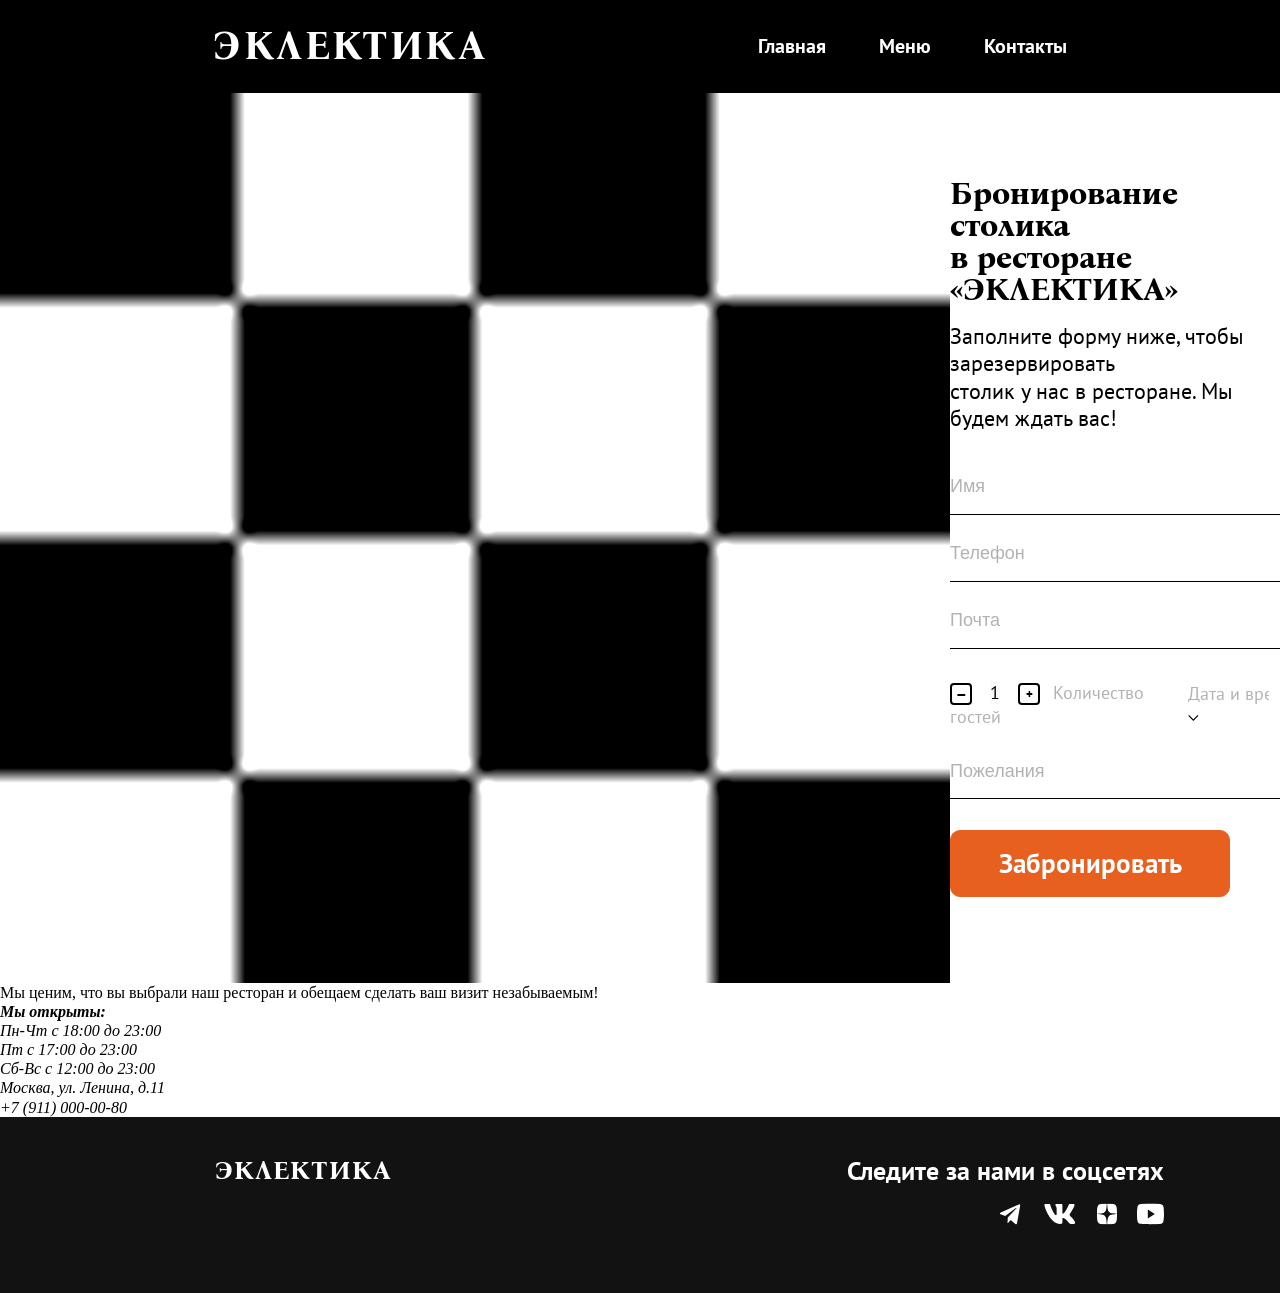
==== contact/index.html @ d15c48d3 "добавила вкладку меню и контакты, добавила фото для соответствующих вкладок, добавила возможность ли" ====
<!DOCTYPE html>
<html lang="ru">

    <head>
        <meta charset="UTF-8">
        <meta name="viewport" content="width=device-width, initial-scale=1.0">
        <title>«Эклектика» в Москве</title>
        <meta name="keywords"
            content="ресторан Эклектика, изысканная кухня, шеф-повар, подбор ингредиентов, уютные залы, семейные ужины, 
                    романтические свидания, деловые обеды, высокий сервис, незабываемые впечатления, атмосфера комфорта, гастрономические удовольствия">
        <meta name="description"
            content="Ресторан «Эклектика» приглашает гостей насладиться атмосферой роскоши и элегантности в самом сердце Москвы. 
                    Здесь царит гармония стиля и вкуса, сочетающая уютные интерьеры и высокое мастерство поваров. Уютные залы идеально подходят как для семейного отдыха, 
                    так и для деловых встреч или романтического вечера. Шеф-повара ресторана используют только свежие и качественные продукты, создавая уникальные 
                    блюда, которые порадуют даже самых требовательных гурманов. Внимательное обслуживание, индивидуальный подход и приятная музыка создадут атмосферу 
                    праздника и комфорта. Посещение ресторана «Эклектика» станет настоящим удовольствием для тех, кто ценит прекрасное сочетание изысканной кухни и гостеприимства.">
        <meta property="og:locale" content="ru_RU">
        <meta property="og:type" content="website">
        <meta property="og:title" content="«Эклектика» в Москве — изысканные блюда и атмосфера уюта">
        <meta property="og:image:alt" content="Фото ресторана">
        <meta name="robots" content="index, follow">
        <link rel="stylesheet" href="../style/reset.css">
        <link rel="stylesheet" href="../style/fonts.css">
        <link rel="stylesheet" href="../style/contact.css">
    </head>

    <body>
        <header class="intro">
            <div class="intro__header-container">
                <div class="intro__header-wrapper">
                    <p class="intro__header-left">ЭКЛЕКТИКА</p>
                    <nav class="intro__header-right">
                        <ul>
                            <li><a href="#home">Главная</a></li>
                            <li><a href="#menu">Меню</a></li>
                            <li><a href="#contacts">Контакты</a></li>
                        </ul>
                    </nav>
                </div>
            </div>
        </header>

        <main>
            <article class="reservation">
                <div class="reservation__left-part">
                    <img src="../assets/images/contacts-pic.png" alt="Декоративный узор">
                </div>
                <div class="reservation__right-part">
                    <h2 class="reservation__title">Бронирование столика<br>в ресторане «ЭКЛЕКТИКА»</h2>
                    <p>Заполните форму ниже, чтобы зарезервировать<br>столик у нас в ресторане.
                        Мы будем ждать вас!</p>
                    <form class="reservation__form" action="/booking" method="POST">
                        <input class="reservation__input" type="text" placeholder="Имя" name="name" autocomplete="given-name">
                        <input class="reservation__input" type="text" placeholder="Телефон" name="phone" autocomplete="tel">
                        <input class="reservation__input" type="text" placeholder="Почта" name="email" autocomplete="email">
                    </form>
                    <div class="reservation__guests">
                        <div class="reservation__form-element">
                            <button class="reservation__number-control" id="num-guests-dec" type="button">—</button>
                            <input class="reservation__number" type="text" id="num-guests" value="1" disabled>
                            <button class="reservation__number-control" id="num-guests-inc" type="button">+</button>
                            <span>Количество гостей</span>
                        </div>
                        <div class="reservation__form-element">
                            <input id="datetimepicker" type="text" name="date" placeholder="Дата и время">
                            <button class="reservation__open-calendar" id="open-calendar" type="submit"></button>
                        </div>
                    </div>
                    <input class="reservation__input reservation__wishes" type="text" placeholder="Пожелания" name="wishes" autocomplete="off">
                    <button class="reservation__button-submit book-now" type="submit">Забронировать</button>
                </div>
            </article>

            <article class="contacts">
                <div class="contacts__left-part">
                    <h2>Мы ценим, что вы выбрали наш ресторан и обещаем сделать ваш визит незабываемым!</h2>
                    <address>
                        <strong>Мы открыты:</strong><br>
                        Пн-Чт с 18:00 до 23:00<br>
                        Пт с 17:00 до 23:00<br>
                        Сб-Вс с 12:00 до 23:00<br>
                        <p>Москва, ул. Ленина, д.11<br>
                            +7 (911) 000-00-80</p>
                    </address>
                </div>
                <div class="contacts__right-part"></div>
            </article>
        </main>

        <footer class="footer">
            <p class="footer__name">ЭКЛЕКТИКА</p>
            <div class="footer__icons">
                <p>Следите за нами в соцсетях</p>
                <svg xmlns="http://www.w3.org/2000/svg" width="166" height="34" viewBox="0 0 166 34" fill="none">
                    <title>Иконка социальных сетей</title>
                    <desc>В наших соцсетях вы узнаете больше про идею заведения, нашу историю и грядущие мероприятия!</desc>
                    <path
                        d="M20.8184 7.41056L2.7962 15.5417C1.56626 16.1197 1.57338 16.9225 2.57054 17.2804L7.19754 18.9692L17.9031 11.0664C18.4093 10.7061 18.8718 10.8999 18.4917 11.2947L9.81802 20.4534H9.81599L9.81802 20.4546L9.49887 26.0347C9.96645 26.0347 10.1728 25.7837 10.4351 25.4877L12.6825 22.9307L17.3573 26.9707C18.2193 27.5261 18.8383 27.2407 19.0528 26.0371L22.1215 9.116C22.4356 7.64247 21.6407 6.97529 20.8184 7.41056Z"
                        fill="white" />
                    <path fill-rule="evenodd" clip-rule="evenodd"
                        d="M76.4542 8.42698C76.6666 7.65348 76.4542 7.08398 75.4372 7.08398H72.0792C71.2247 7.08398 70.8307 7.57556 70.617 8.11813C70.617 8.11813 68.9093 12.6458 66.4902 15.5868C65.7073 16.4396 65.3517 16.7103 64.9244 16.7103C64.7108 16.7103 64.3897 16.4396 64.3897 15.6648V8.42698C64.3897 7.49763 64.1543 7.08398 63.4431 7.08398H58.1624C57.6289 7.08398 57.3078 7.51463 57.3078 7.92406C57.3078 8.80384 58.518 9.00784 58.6421 11.4841V16.8646C58.6421 18.0448 58.4464 18.2586 58.0191 18.2586C56.8806 18.2586 54.111 13.7098 52.4672 8.50491C52.1487 7.49198 51.8263 7.08398 50.9679 7.08398H47.6074C46.6479 7.08398 46.4561 7.57556 46.4561 8.11813C46.4561 9.08434 47.5946 13.884 51.7585 20.2321C54.5344 24.5671 58.4425 26.9173 62.0026 26.9173C64.1377 26.9173 64.4012 26.396 64.4012 25.4964V22.2196C64.4012 21.1756 64.6034 20.9673 65.28 20.9673C65.7789 20.9673 66.6322 21.2393 68.6253 23.3289C70.9023 25.8066 71.2771 26.9173 72.5589 26.9173H75.917C76.8764 26.9173 77.3574 26.396 77.0811 25.3646C76.7766 24.339 75.6892 22.8501 74.2475 21.0835C73.4646 20.0776 72.2903 18.9939 71.9334 18.4513C71.4357 17.7558 71.5778 17.4455 71.9334 16.8264C71.9334 16.8264 76.0269 10.5563 76.453 8.42698H76.4542Z"
                        fill="white" />
                    <g clip-path="url(#clip0_1_104)">
                        <mask id="mask0_1_104" style="mask-type:luminance" maskUnits="userSpaceOnUse" x="99" y="6"
                            width="20" height="22">
                            <path d="M119 6.5H99V27.5H119V6.5Z" fill="white" />
                        </mask>
                        <g mask="url(#mask0_1_104)">
                            <path
                                d="M110.929 19.025C109.357 20.7275 109.243 22.85 109.107 27.5C113.236 27.5 116.086 27.485 117.557 25.985C118.986 24.44 119 21.305 119 17.1125C114.571 17.2625 112.55 17.375 110.929 19.025ZM99 17.1125C99 21.305 99.0143 24.44 100.443 25.985C101.914 27.485 104.764 27.5 108.893 27.5C108.75 22.85 108.643 20.7275 107.071 19.025C105.45 17.375 103.429 17.255 99 17.1125ZM108.893 6.5C104.771 6.5 101.914 6.515 100.443 8.015C99.0143 9.56 99 12.695 99 16.8875C103.429 16.7375 105.45 16.625 107.071 14.975C108.643 13.2725 108.757 11.15 108.893 6.5ZM110.929 14.975C109.357 13.2725 109.243 11.15 109.107 6.5C113.236 6.5 116.086 6.515 117.557 8.015C118.986 9.56 119 12.695 119 16.8875C114.571 16.7375 112.55 16.625 110.929 14.975Z"
                                fill="white" />
                            <path
                                d="M119 17.1125V16.8875C114.571 16.7375 112.55 16.625 110.929 14.975C109.357 13.2725 109.243 11.15 109.107 6.5H108.893C108.75 11.15 108.643 13.2725 107.071 14.975C105.45 16.625 103.429 16.745 99 16.8875V17.1125C103.429 17.2625 105.45 17.375 107.071 19.025C108.643 20.7275 108.757 22.85 108.893 27.5H109.107C109.25 22.85 109.357 20.7275 110.929 19.025C112.55 17.375 114.571 17.255 119 17.1125Z"
                                fill="#121212" />
                        </g>
                    </g>
                    <g clip-path="url(#clip1_1_104)">
                        <path
                            d="M165.436 9.78041C165.283 9.14519 164.981 8.56591 164.563 8.10053C164.144 7.63516 163.622 7.30002 163.05 7.12866C160.944 6.5 152.5 6.5 152.5 6.5C152.5 6.5 144.056 6.5 141.95 7.12532C141.378 7.29612 140.856 7.63107 140.437 8.09654C140.018 8.56199 139.717 9.14157 139.564 9.77707C139 12.1178 139 17 139 17C139 17 139 21.8822 139.564 24.2196C139.874 25.5104 140.79 26.5269 141.95 26.8713C144.056 27.5 152.5 27.5 152.5 27.5C152.5 27.5 160.944 27.5 163.05 26.8713C164.213 26.5269 165.126 25.5104 165.436 24.2196C166 21.8822 166 17 166 17C166 17 166 12.1178 165.436 9.78041ZM149.818 21.4809V12.5191L156.809 16.9666L149.818 21.4809Z"
                            fill="white" />
                    </g>
                    <defs>
                        <clipPath id="clip0_1_104">
                            <rect width="20" height="21" fill="white" transform="translate(99 6.5)" />
                        </clipPath>
                        <clipPath id="clip1_1_104">
                            <rect width="27" height="21" fill="white" transform="translate(139 6.5)" />
                        </clipPath>
                    </defs>
                </svg>
            </div>
        </footer>
    </body>
</html>
---- style/fonts.css ----
@font-face {
    font-family: 'Bona Nova';
    src: url('../assets/fonts/BonaNova-Regular.woff2') format('woff2'),
        url('../assets/fonts/BonaNova-Regular.woff') format('woff');
    font-weight: normal;
    font-style: normal;
    font-display: swap;
}

@font-face {
    font-family: 'Bona Nova';
    src: url('../assets/fonts/BonaNova-Bold.woff2') format('woff2'),
        url('../assets/fonts/BonaNova-Bold.woff') format('woff');
    font-weight: bold;
    font-style: normal;
    font-display: swap;
}

@font-face {
    font-family: 'PT Sans';
    src: url('../assets/fonts/PTSans-Regular.woff2') format('woff2'),
        url('../assets/fonts/PTSans-Regular.woff') format('woff');
    font-weight: normal;
    font-style: normal;
    font-display: swap;
}

@font-face {
    font-family: 'PT Sans';
    src: url('../assets/fonts/PTSans-Bold.woff2') format('woff2'),
        url('../assets/fonts/PTSans-Bold.woff') format('woff');
    font-weight: bold;
    font-style: normal;
    font-display: swap;
}
---- style/contact.css ----
.intro::before {
  content: "";
  position: absolute;
  top: 0;
  bottom: 0;
  right: 0;
  left: 0;
  z-index: 1;
  background: rgba(0, 0, 0, 0.5);
}

.book-now {
  width: 21.875vw;
  height: 7.4074074074vh;
  border: 1px solid #e76020;
  border-radius: 10px;
  background: #e76020;
  font: 1.6875rem/1 "PT Sans";
  color: #fff;
  font-weight: bold;
  padding: 2.037037037vh 3.6458333333vw;
  display: flex;
  align-items: center;
  justify-content: center;
}

.intro {
  color: #fff;
  height: 10.2777777778vh;
  width: 100%;
  background: #000;
  position: relative;
}
.intro::before {
  height: 10.2777777778vh;
  width: 100%;
}
.intro > * {
  position: relative;
  z-index: 2;
}
.intro__header-container {
  width: 100%;
  line-height: 1;
  background-color: rgba(0, 0, 0, 0.6);
  position: fixed;
  z-index: 3;
}
.intro__header-wrapper {
  height: 10.2777777778vh;
  margin: 0 16.6666666667vw;
  display: flex;
  justify-content: space-between;
  align-items: center;
}
.intro__header-left {
  font: 2.5rem/1 "Bona Nova";
  font-weight: bold;
  letter-spacing: 2.4px;
}
.intro__header-right {
  font: 1.25rem/1 "PT Sans";
  font-weight: bold;
  display: flex;
  justify-content: space-between;
}
.intro ul {
  display: flex;
  gap: 4.1145833333vw;
  position: relative;
  z-index: 3;
}
.intro ul li {
  cursor: pointer;
}
.intro ul li:active {
  color: #9E9E9E;
}

.reservation {
  display: flex;
  align-items: center;
}
.reservation__title {
  font: 2rem/1 "Bona Nova";
  font-weight: bold;
  text-align: left;
}
.reservation__right-part {
  display: flex;
  flex-direction: column;
  justify-content: center;
  margin: 0 auto;
}
.reservation__right-part p {
  font: 1.375rem/1.25 "PT Sans";
  margin-top: 1.8518518519vh;
}
.reservation__form {
  display: flex;
  flex-direction: column;
  gap: 3.1481481481vh;
  margin-top: 4.8148148148vh;
}
.reservation__input {
  font-size: 1.125rem;
  position: relative;
  padding-bottom: 2px;
  font-family: Arial, Helvetica, sans-serif;
  border-bottom: 1px solid #000;
  padding-bottom: 1.8518518519vh;
}
.reservation__input::-moz-placeholder {
  color: #B2B2B2;
}
.reservation__input::placeholder {
  color: #B2B2B2;
}
.reservation__number {
  width: 10px;
  font-size: 1.125rem;
  color: #000;
  margin-left: 13px;
  margin-right: 13px;
}
.reservation__guests {
  display: flex;
  margin: 3.6111111111vh 0;
  justify-content: space-between;
  align-items: center;
}
.reservation__form-element {
  color: #B2B2B2;
  font: 1.125rem "PT Sans";
}
.reservation #datetimepicker {
  width: 6.3541666667vw;
}
.reservation #datetimepicker::-moz-placeholder {
  color: #B2B2B2;
  font: 1.125rem "PT Sans";
  position: relative;
}
.reservation #datetimepicker::placeholder {
  color: #B2B2B2;
  font: 1.125rem "PT Sans";
  position: relative;
}
.reservation__open-calendar {
  background: url(../assets/images/arrow-reservation.svg) no-repeat;
  background-size: contain;
  width: 11px;
  height: 8px;
}
.reservation__number-control {
  border: 2px solid #000;
  width: 22px;
  border-radius: 4px;
  background: #fff;
  font-weight: bold;
  height: 22px;
}
.reservation__number-control:nth-child(3) {
  margin-right: 0.625vw;
}
.reservation__wishes {
  margin-bottom: 3.4259259259vh;
}

.footer {
  width: 100%;
  display: flex;
  justify-content: space-between;
  height: 19.6296296296vh;
  background: #121212;
  color: #fff;
  background-color: #121212;
  flex-wrap: wrap;
}
.footer__name {
  font: 1.625rem/1 "Bona Nova";
  margin-left: 16.8229166667vw;
  letter-spacing: 1.04px;
  font-weight: bold;
}
.footer__icons {
  font: 1.625rem/1 "PT Sans";
  text-align: right;
  margin-right: 9.0625vw;
}
.footer__icons p {
  font-weight: bold;
}
.footer__icons :last-child {
  margin-top: 1.3888888889vh;
}

.footer > * {
  margin-top: 4.6296296296vh;
}/*# sourceMappingURL=contact.css.map */
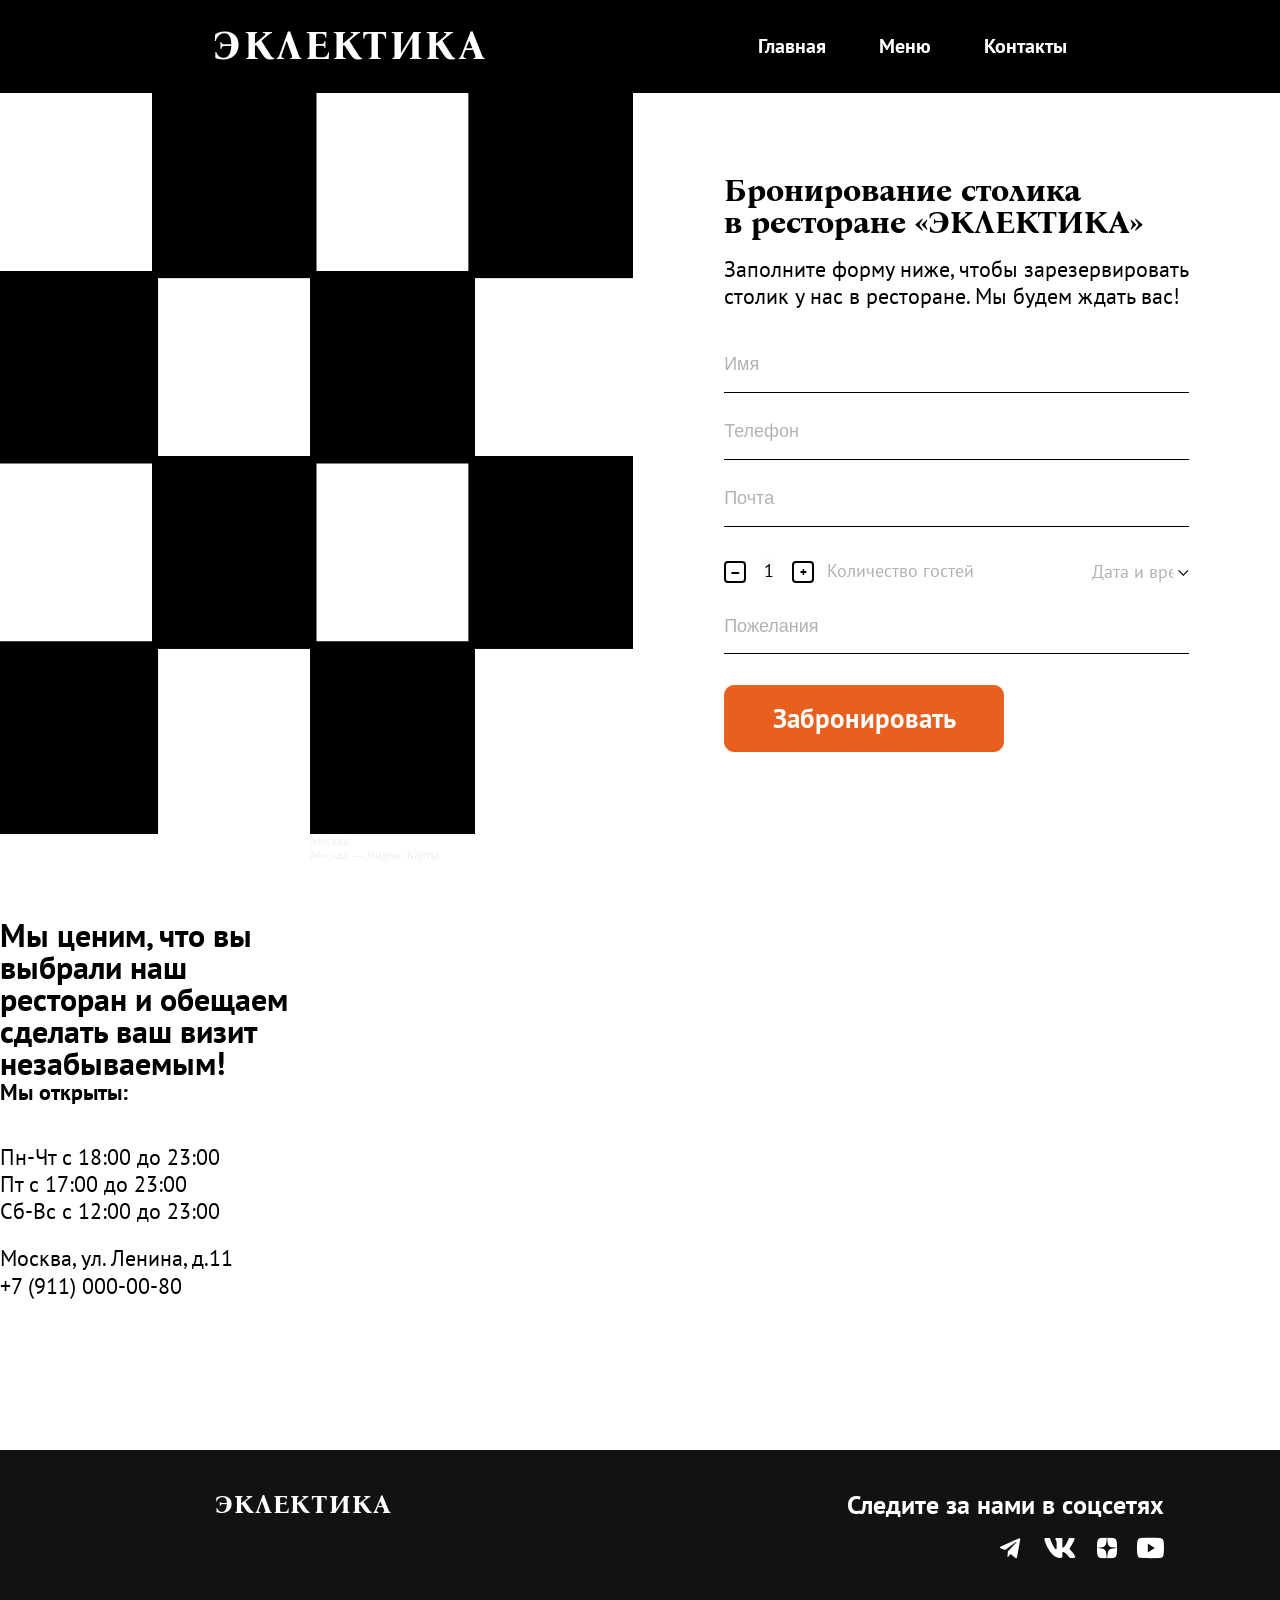
==== commit 92344b5b: "финальная верстка закончена. Дальше только интерактивность с помощью js" ====
--- a/contact/index.html
+++ b/contact/index.html
@@ -1,134 +1,146 @@
 <!DOCTYPE html>
 <html lang="ru">
 
-    <head>
-        <meta charset="UTF-8">
-        <meta name="viewport" content="width=device-width, initial-scale=1.0">
-        <title>«Эклектика» в Москве</title>
-        <meta name="keywords"
-            content="ресторан Эклектика, изысканная кухня, шеф-повар, подбор ингредиентов, уютные залы, семейные ужины, 
+<head>
+    <meta charset="UTF-8">
+    <meta name="viewport" content="width=device-width, initial-scale=1.0">
+    <title>«Эклектика» в Москве</title>
+    <meta name="keywords"
+        content="ресторан Эклектика, изысканная кухня, шеф-повар, подбор ингредиентов, уютные залы, семейные ужины, 
                     романтические свидания, деловые обеды, высокий сервис, незабываемые впечатления, атмосфера комфорта, гастрономические удовольствия">
-        <meta name="description"
-            content="Ресторан «Эклектика» приглашает гостей насладиться атмосферой роскоши и элегантности в самом сердце Москвы. 
+    <meta name="description"
+        content="Ресторан «Эклектика» приглашает гостей насладиться атмосферой роскоши и элегантности в самом сердце Москвы. 
                     Здесь царит гармония стиля и вкуса, сочетающая уютные интерьеры и высокое мастерство поваров. Уютные залы идеально подходят как для семейного отдыха, 
                     так и для деловых встреч или романтического вечера. Шеф-повара ресторана используют только свежие и качественные продукты, создавая уникальные 
                     блюда, которые порадуют даже самых требовательных гурманов. Внимательное обслуживание, индивидуальный подход и приятная музыка создадут атмосферу 
                     праздника и комфорта. Посещение ресторана «Эклектика» станет настоящим удовольствием для тех, кто ценит прекрасное сочетание изысканной кухни и гостеприимства.">
-        <meta property="og:locale" content="ru_RU">
-        <meta property="og:type" content="website">
-        <meta property="og:title" content="«Эклектика» в Москве — изысканные блюда и атмосфера уюта">
-        <meta property="og:image:alt" content="Фото ресторана">
-        <meta name="robots" content="index, follow">
-        <link rel="stylesheet" href="../style/reset.css">
-        <link rel="stylesheet" href="../style/fonts.css">
-        <link rel="stylesheet" href="../style/contact.css">
-    </head>
+    <meta property="og:locale" content="ru_RU">
+    <meta property="og:type" content="website">
+    <meta property="og:title" content="«Эклектика» в Москве — изысканные блюда и атмосфера уюта">
+    <meta property="og:image:alt" content="Фото ресторана">
+    <meta name="robots" content="index, follow">
+    <link rel="stylesheet" href="../style/reset.css">
+    <link rel="stylesheet" href="../style/fonts.css">
+    <link rel="stylesheet" href="../style/contact.css">
+</head>
 
-    <body>
-        <header class="intro">
-            <div class="intro__header-container">
-                <div class="intro__header-wrapper">
-                    <p class="intro__header-left">ЭКЛЕКТИКА</p>
-                    <nav class="intro__header-right">
-                        <ul>
-                            <li><a href="#home">Главная</a></li>
-                            <li><a href="#menu">Меню</a></li>
-                            <li><a href="#contacts">Контакты</a></li>
-                        </ul>
-                    </nav>
+<body>
+    <header class="intro">
+        <div class="intro__header-container">
+            <div class="intro__header-wrapper">
+                <p class="intro__header-left">ЭКЛЕКТИКА</p>
+                <nav class="intro__header-right">
+                    <ul>
+                        <li><a href="#home">Главная</a></li>
+                        <li><a href="#menu">Меню</a></li>
+                        <li><a href="#contacts">Контакты</a></li>
+                    </ul>
+                </nav>
+            </div>
+        </div>
+    </header>
+
+    <main>
+        <article class="reservation">
+            <div class="reservation__left-part">
+                <img class="reservation__left-part-pic" src="../assets/images/contact.png" alt="Декоративный узор">
+            </div>
+            <div class="reservation__right-part">
+                <h2 class="reservation__title">Бронирование столика<br>в ресторане «ЭКЛЕКТИКА»</h2>
+                <p>Заполните форму ниже, чтобы зарезервировать<br>столик у нас в ресторане.
+                    Мы будем ждать вас!</p>
+                <form class="reservation__form" action="/booking" method="POST">
+                    <input class="reservation__input" type="text" placeholder="Имя" name="name"
+                        autocomplete="given-name">
+                    <input class="reservation__input" type="text" placeholder="Телефон" name="phone" autocomplete="tel">
+                    <input class="reservation__input" type="text" placeholder="Почта" name="email" autocomplete="email">
+                </form>
+                <div class="reservation__guests">
+                    <div class="reservation__form-element">
+                        <button class="reservation__number-control" id="num-guests-dec" type="button">—</button>
+                        <input class="reservation__number" type="text" id="num-guests" value="1" disabled>
+                        <button class="reservation__number-control" id="num-guests-inc" type="button">+</button>
+                        <span>Количество гостей</span>
+                    </div>
+                    <div class="reservation__form-element">
+                        <input id="datetimepicker" type="text" name="date" placeholder="Дата и время">
+                        <button class="reservation__open-calendar" id="open-calendar" type="submit"></button>
+                    </div>
                 </div>
+                <input class="reservation__input reservation__wishes" type="text" placeholder="Пожелания" name="wishes"
+                    autocomplete="off">
+                <button class="reservation__button-submit book-now" type="submit">Забронировать</button>
             </div>
-        </header>
+        </article>
 
-        <main>
-            <article class="reservation">
-                <div class="reservation__left-part">
-                    <img src="../assets/images/contacts-pic.png" alt="Декоративный узор">
-                </div>
-                <div class="reservation__right-part">
-                    <h2 class="reservation__title">Бронирование столика<br>в ресторане «ЭКЛЕКТИКА»</h2>
-                    <p>Заполните форму ниже, чтобы зарезервировать<br>столик у нас в ресторане.
-                        Мы будем ждать вас!</p>
-                    <form class="reservation__form" action="/booking" method="POST">
-                        <input class="reservation__input" type="text" placeholder="Имя" name="name" autocomplete="given-name">
-                        <input class="reservation__input" type="text" placeholder="Телефон" name="phone" autocomplete="tel">
-                        <input class="reservation__input" type="text" placeholder="Почта" name="email" autocomplete="email">
-                    </form>
-                    <div class="reservation__guests">
-                        <div class="reservation__form-element">
-                            <button class="reservation__number-control" id="num-guests-dec" type="button">—</button>
-                            <input class="reservation__number" type="text" id="num-guests" value="1" disabled>
-                            <button class="reservation__number-control" id="num-guests-inc" type="button">+</button>
-                            <span>Количество гостей</span>
-                        </div>
-                        <div class="reservation__form-element">
-                            <input id="datetimepicker" type="text" name="date" placeholder="Дата и время">
-                            <button class="reservation__open-calendar" id="open-calendar" type="submit"></button>
-                        </div>
-                    </div>
-                    <input class="reservation__input reservation__wishes" type="text" placeholder="Пожелания" name="wishes" autocomplete="off">
-                    <button class="reservation__button-submit book-now" type="submit">Забронировать</button>
-                </div>
-            </article>
+        <article class="contacts">
+            <div class="contacts__left-part">
+                <h2>Мы ценим, что вы выбрали наш ресторан и обещаем сделать ваш визит незабываемым!</h2>
+                <address>
+                    <strong>Мы открыты:</strong><br>
+                    Пн-Чт с 18:00 до 23:00<br>
+                    Пт с 17:00 до 23:00<br>
+                    Сб-Вс с 12:00 до 23:00<br>
+                    <p>Москва, ул. Ленина, д.11<br>
+                        +7 (911) 000-00-80</p>
+                </address>
+            </div>
+            <div class="contacts__right-part">
+                <div style="position:relative;"><a
+                        href="https://yandex.ru/maps/213/moscow/?utm_medium=mapframe&utm_source=maps"
+                        style="color:#eee;font-size:12px;position:absolute;top:0px;">Москва</a><a
+                        href="https://yandex.ru/maps/213/moscow/house/ulitsa_lenina_11/Z04YdAdhQUAOQFtvfXpwcnxhZQ==/?ll=37.201859%2C55.613021&mode=search&sctx=ZAAAAAgAEAAaKAoSCap%[base64]%3D%3D&sll=37.268651%2C55.627885&sspn=0.258592%2C0.109436&text=%D0%9C%D0%BE%D1%81%D0%BA%D0%B2%D0%B0%2C%20%D1%83%D0%BB.%20%D0%9B%D0%B5%D0%BD%D0%B8%D0%BD%D0%B0%2C%20%D0%B4.11&utm_medium=mapframe&utm_source=maps&z=18.63"
+                        style="color:#eee;font-size:12px;position:absolute;top:14px;">Москва — Яндекс Карты</a><iframe
+                        src="https://yandex.ru/map-widget/v1/?ll=37.201859%2C55.613021&mode=search&ol=geo&ouri=ymapsbm1%3A%2F%2Fgeo%3Fdata%[base64]%2C%2C&sctx=ZAAAAAgAEAAaKAoSCap%[base64]%3D%3D&sll=37.268651%2C55.627885&sspn=0.258592%2C0.109436&text=%D0%9C%D0%BE%D1%81%D0%BA%D0%B2%D0%B0%2C%20%D1%83%D0%BB.%20%D0%9B%D0%B5%D0%BD%D0%B8%D0%BD%D0%B0%2C%20%D0%B4.11&z=18.63"
+                        width="970" height="612" frameborder="1" allowfullscreen="true"
+                        style="position:relative;"></iframe></div>
+            </div>
+        </article>
+    </main>
 
-            <article class="contacts">
-                <div class="contacts__left-part">
-                    <h2>Мы ценим, что вы выбрали наш ресторан и обещаем сделать ваш визит незабываемым!</h2>
-                    <address>
-                        <strong>Мы открыты:</strong><br>
-                        Пн-Чт с 18:00 до 23:00<br>
-                        Пт с 17:00 до 23:00<br>
-                        Сб-Вс с 12:00 до 23:00<br>
-                        <p>Москва, ул. Ленина, д.11<br>
-                            +7 (911) 000-00-80</p>
-                    </address>
-                </div>
-                <div class="contacts__right-part"></div>
-            </article>
-        </main>
+    <footer class="footer">
+        <p class="footer__name">ЭКЛЕКТИКА</p>
+        <div class="footer__icons">
+            <p>Следите за нами в соцсетях</p>
+            <svg xmlns="http://www.w3.org/2000/svg" width="166" height="34" viewBox="0 0 166 34" fill="none">
+                <title>Иконка социальных сетей</title>
+                <desc>В наших соцсетях вы узнаете больше про идею заведения, нашу историю и грядущие мероприятия!</desc>
+                <path
+                    d="M20.8184 7.41056L2.7962 15.5417C1.56626 16.1197 1.57338 16.9225 2.57054 17.2804L7.19754 18.9692L17.9031 11.0664C18.4093 10.7061 18.8718 10.8999 18.4917 11.2947L9.81802 20.4534H9.81599L9.81802 20.4546L9.49887 26.0347C9.96645 26.0347 10.1728 25.7837 10.4351 25.4877L12.6825 22.9307L17.3573 26.9707C18.2193 27.5261 18.8383 27.2407 19.0528 26.0371L22.1215 9.116C22.4356 7.64247 21.6407 6.97529 20.8184 7.41056Z"
+                    fill="white" />
+                <path fill-rule="evenodd" clip-rule="evenodd"
+                    d="M76.4542 8.42698C76.6666 7.65348 76.4542 7.08398 75.4372 7.08398H72.0792C71.2247 7.08398 70.8307 7.57556 70.617 8.11813C70.617 8.11813 68.9093 12.6458 66.4902 15.5868C65.7073 16.4396 65.3517 16.7103 64.9244 16.7103C64.7108 16.7103 64.3897 16.4396 64.3897 15.6648V8.42698C64.3897 7.49763 64.1543 7.08398 63.4431 7.08398H58.1624C57.6289 7.08398 57.3078 7.51463 57.3078 7.92406C57.3078 8.80384 58.518 9.00784 58.6421 11.4841V16.8646C58.6421 18.0448 58.4464 18.2586 58.0191 18.2586C56.8806 18.2586 54.111 13.7098 52.4672 8.50491C52.1487 7.49198 51.8263 7.08398 50.9679 7.08398H47.6074C46.6479 7.08398 46.4561 7.57556 46.4561 8.11813C46.4561 9.08434 47.5946 13.884 51.7585 20.2321C54.5344 24.5671 58.4425 26.9173 62.0026 26.9173C64.1377 26.9173 64.4012 26.396 64.4012 25.4964V22.2196C64.4012 21.1756 64.6034 20.9673 65.28 20.9673C65.7789 20.9673 66.6322 21.2393 68.6253 23.3289C70.9023 25.8066 71.2771 26.9173 72.5589 26.9173H75.917C76.8764 26.9173 77.3574 26.396 77.0811 25.3646C76.7766 24.339 75.6892 22.8501 74.2475 21.0835C73.4646 20.0776 72.2903 18.9939 71.9334 18.4513C71.4357 17.7558 71.5778 17.4455 71.9334 16.8264C71.9334 16.8264 76.0269 10.5563 76.453 8.42698H76.4542Z"
+                    fill="white" />
+                <g clip-path="url(#clip0_1_104)">
+                    <mask id="mask0_1_104" style="mask-type:luminance" maskUnits="userSpaceOnUse" x="99" y="6"
+                        width="20" height="22">
+                        <path d="M119 6.5H99V27.5H119V6.5Z" fill="white" />
+                    </mask>
+                    <g mask="url(#mask0_1_104)">
+                        <path
+                            d="M110.929 19.025C109.357 20.7275 109.243 22.85 109.107 27.5C113.236 27.5 116.086 27.485 117.557 25.985C118.986 24.44 119 21.305 119 17.1125C114.571 17.2625 112.55 17.375 110.929 19.025ZM99 17.1125C99 21.305 99.0143 24.44 100.443 25.985C101.914 27.485 104.764 27.5 108.893 27.5C108.75 22.85 108.643 20.7275 107.071 19.025C105.45 17.375 103.429 17.255 99 17.1125ZM108.893 6.5C104.771 6.5 101.914 6.515 100.443 8.015C99.0143 9.56 99 12.695 99 16.8875C103.429 16.7375 105.45 16.625 107.071 14.975C108.643 13.2725 108.757 11.15 108.893 6.5ZM110.929 14.975C109.357 13.2725 109.243 11.15 109.107 6.5C113.236 6.5 116.086 6.515 117.557 8.015C118.986 9.56 119 12.695 119 16.8875C114.571 16.7375 112.55 16.625 110.929 14.975Z"
+                            fill="white" />
+                        <path
+                            d="M119 17.1125V16.8875C114.571 16.7375 112.55 16.625 110.929 14.975C109.357 13.2725 109.243 11.15 109.107 6.5H108.893C108.75 11.15 108.643 13.2725 107.071 14.975C105.45 16.625 103.429 16.745 99 16.8875V17.1125C103.429 17.2625 105.45 17.375 107.071 19.025C108.643 20.7275 108.757 22.85 108.893 27.5H109.107C109.25 22.85 109.357 20.7275 110.929 19.025C112.55 17.375 114.571 17.255 119 17.1125Z"
+                            fill="#121212" />
+                    </g>
+                </g>
+                <g clip-path="url(#clip1_1_104)">
+                    <path
+                        d="M165.436 9.78041C165.283 9.14519 164.981 8.56591 164.563 8.10053C164.144 7.63516 163.622 7.30002 163.05 7.12866C160.944 6.5 152.5 6.5 152.5 6.5C152.5 6.5 144.056 6.5 141.95 7.12532C141.378 7.29612 140.856 7.63107 140.437 8.09654C140.018 8.56199 139.717 9.14157 139.564 9.77707C139 12.1178 139 17 139 17C139 17 139 21.8822 139.564 24.2196C139.874 25.5104 140.79 26.5269 141.95 26.8713C144.056 27.5 152.5 27.5 152.5 27.5C152.5 27.5 160.944 27.5 163.05 26.8713C164.213 26.5269 165.126 25.5104 165.436 24.2196C166 21.8822 166 17 166 17C166 17 166 12.1178 165.436 9.78041ZM149.818 21.4809V12.5191L156.809 16.9666L149.818 21.4809Z"
+                        fill="white" />
+                </g>
+                <defs>
+                    <clipPath id="clip0_1_104">
+                        <rect width="20" height="21" fill="white" transform="translate(99 6.5)" />
+                    </clipPath>
+                    <clipPath id="clip1_1_104">
+                        <rect width="27" height="21" fill="white" transform="translate(139 6.5)" />
+                    </clipPath>
+                </defs>
+            </svg>
+        </div>
+    </footer>
+</body>
 
-        <footer class="footer">
-            <p class="footer__name">ЭКЛЕКТИКА</p>
-            <div class="footer__icons">
-                <p>Следите за нами в соцсетях</p>
-                <svg xmlns="http://www.w3.org/2000/svg" width="166" height="34" viewBox="0 0 166 34" fill="none">
-                    <title>Иконка социальных сетей</title>
-                    <desc>В наших соцсетях вы узнаете больше про идею заведения, нашу историю и грядущие мероприятия!</desc>
-                    <path
-                        d="M20.8184 7.41056L2.7962 15.5417C1.56626 16.1197 1.57338 16.9225 2.57054 17.2804L7.19754 18.9692L17.9031 11.0664C18.4093 10.7061 18.8718 10.8999 18.4917 11.2947L9.81802 20.4534H9.81599L9.81802 20.4546L9.49887 26.0347C9.96645 26.0347 10.1728 25.7837 10.4351 25.4877L12.6825 22.9307L17.3573 26.9707C18.2193 27.5261 18.8383 27.2407 19.0528 26.0371L22.1215 9.116C22.4356 7.64247 21.6407 6.97529 20.8184 7.41056Z"
-                        fill="white" />
-                    <path fill-rule="evenodd" clip-rule="evenodd"
-                        d="M76.4542 8.42698C76.6666 7.65348 76.4542 7.08398 75.4372 7.08398H72.0792C71.2247 7.08398 70.8307 7.57556 70.617 8.11813C70.617 8.11813 68.9093 12.6458 66.4902 15.5868C65.7073 16.4396 65.3517 16.7103 64.9244 16.7103C64.7108 16.7103 64.3897 16.4396 64.3897 15.6648V8.42698C64.3897 7.49763 64.1543 7.08398 63.4431 7.08398H58.1624C57.6289 7.08398 57.3078 7.51463 57.3078 7.92406C57.3078 8.80384 58.518 9.00784 58.6421 11.4841V16.8646C58.6421 18.0448 58.4464 18.2586 58.0191 18.2586C56.8806 18.2586 54.111 13.7098 52.4672 8.50491C52.1487 7.49198 51.8263 7.08398 50.9679 7.08398H47.6074C46.6479 7.08398 46.4561 7.57556 46.4561 8.11813C46.4561 9.08434 47.5946 13.884 51.7585 20.2321C54.5344 24.5671 58.4425 26.9173 62.0026 26.9173C64.1377 26.9173 64.4012 26.396 64.4012 25.4964V22.2196C64.4012 21.1756 64.6034 20.9673 65.28 20.9673C65.7789 20.9673 66.6322 21.2393 68.6253 23.3289C70.9023 25.8066 71.2771 26.9173 72.5589 26.9173H75.917C76.8764 26.9173 77.3574 26.396 77.0811 25.3646C76.7766 24.339 75.6892 22.8501 74.2475 21.0835C73.4646 20.0776 72.2903 18.9939 71.9334 18.4513C71.4357 17.7558 71.5778 17.4455 71.9334 16.8264C71.9334 16.8264 76.0269 10.5563 76.453 8.42698H76.4542Z"
-                        fill="white" />
-                    <g clip-path="url(#clip0_1_104)">
-                        <mask id="mask0_1_104" style="mask-type:luminance" maskUnits="userSpaceOnUse" x="99" y="6"
-                            width="20" height="22">
-                            <path d="M119 6.5H99V27.5H119V6.5Z" fill="white" />
-                        </mask>
-                        <g mask="url(#mask0_1_104)">
-                            <path
-                                d="M110.929 19.025C109.357 20.7275 109.243 22.85 109.107 27.5C113.236 27.5 116.086 27.485 117.557 25.985C118.986 24.44 119 21.305 119 17.1125C114.571 17.2625 112.55 17.375 110.929 19.025ZM99 17.1125C99 21.305 99.0143 24.44 100.443 25.985C101.914 27.485 104.764 27.5 108.893 27.5C108.75 22.85 108.643 20.7275 107.071 19.025C105.45 17.375 103.429 17.255 99 17.1125ZM108.893 6.5C104.771 6.5 101.914 6.515 100.443 8.015C99.0143 9.56 99 12.695 99 16.8875C103.429 16.7375 105.45 16.625 107.071 14.975C108.643 13.2725 108.757 11.15 108.893 6.5ZM110.929 14.975C109.357 13.2725 109.243 11.15 109.107 6.5C113.236 6.5 116.086 6.515 117.557 8.015C118.986 9.56 119 12.695 119 16.8875C114.571 16.7375 112.55 16.625 110.929 14.975Z"
-                                fill="white" />
-                            <path
-                                d="M119 17.1125V16.8875C114.571 16.7375 112.55 16.625 110.929 14.975C109.357 13.2725 109.243 11.15 109.107 6.5H108.893C108.75 11.15 108.643 13.2725 107.071 14.975C105.45 16.625 103.429 16.745 99 16.8875V17.1125C103.429 17.2625 105.45 17.375 107.071 19.025C108.643 20.7275 108.757 22.85 108.893 27.5H109.107C109.25 22.85 109.357 20.7275 110.929 19.025C112.55 17.375 114.571 17.255 119 17.1125Z"
-                                fill="#121212" />
-                        </g>
-                    </g>
-                    <g clip-path="url(#clip1_1_104)">
-                        <path
-                            d="M165.436 9.78041C165.283 9.14519 164.981 8.56591 164.563 8.10053C164.144 7.63516 163.622 7.30002 163.05 7.12866C160.944 6.5 152.5 6.5 152.5 6.5C152.5 6.5 144.056 6.5 141.95 7.12532C141.378 7.29612 140.856 7.63107 140.437 8.09654C140.018 8.56199 139.717 9.14157 139.564 9.77707C139 12.1178 139 17 139 17C139 17 139 21.8822 139.564 24.2196C139.874 25.5104 140.79 26.5269 141.95 26.8713C144.056 27.5 152.5 27.5 152.5 27.5C152.5 27.5 160.944 27.5 163.05 26.8713C164.213 26.5269 165.126 25.5104 165.436 24.2196C166 21.8822 166 17 166 17C166 17 166 12.1178 165.436 9.78041ZM149.818 21.4809V12.5191L156.809 16.9666L149.818 21.4809Z"
-                            fill="white" />
-                    </g>
-                    <defs>
-                        <clipPath id="clip0_1_104">
-                            <rect width="20" height="21" fill="white" transform="translate(99 6.5)" />
-                        </clipPath>
-                        <clipPath id="clip1_1_104">
-                            <rect width="27" height="21" fill="white" transform="translate(139 6.5)" />
-                        </clipPath>
-                    </defs>
-                </svg>
-            </div>
-        </footer>
-    </body>
 </html>
--- a/style/contact.css
+++ b/style/contact.css
@@ -54,13 +54,11 @@
   align-items: center;
 }
 .intro__header-left {
-  font: 2.5rem/1 "Bona Nova";
-  font-weight: bold;
+  font: bold 2.5rem/1 "Bona Nova";
   letter-spacing: 2.4px;
 }
 .intro__header-right {
-  font: 1.25rem/1 "PT Sans";
-  font-weight: bold;
+  font: bold 1.25rem/1 "PT Sans";
   display: flex;
   justify-content: space-between;
 }
@@ -82,9 +80,12 @@
   align-items: center;
 }
 .reservation__title {
-  font: 2rem/1 "Bona Nova";
-  font-weight: bold;
+  font: bold 2rem/1 "Bona Nova";
   text-align: left;
+}
+.reservation__left-part-pic {
+  width: 49.4791666667vw;
+  height: 82.4074074074vh;
 }
 .reservation__right-part {
   display: flex;
@@ -167,6 +168,33 @@
   margin-bottom: 3.4259259259vh;
 }
 
+.contacts {
+  display: flex;
+  justify-content: space-between;
+}
+.contacts__left-part {
+  margin: 9.4444444444vh auto;
+}
+.contacts__left-part h2 {
+  width: 24.21875vw;
+  height: 11.3888888889vh;
+  font: bold 2rem/1 "PT Sans";
+  margin-bottom: 6.3888888889vh;
+}
+.contacts__left-part address {
+  font: 1.375rem/1.24 "PT Sans";
+  width: 24.1666666667vw;
+  height: 20vh;
+}
+.contacts__left-part address strong {
+  font-weight: bold;
+  display: block;
+  margin-bottom: 10px;
+}
+.contacts__left-part address p {
+  margin-top: 20px;
+}
+
 .footer {
   width: 100%;
   display: flex;
@@ -178,10 +206,9 @@
   flex-wrap: wrap;
 }
 .footer__name {
-  font: 1.625rem/1 "Bona Nova";
+  font: bold 1.625rem/1 "Bona Nova";
   margin-left: 16.8229166667vw;
   letter-spacing: 1.04px;
-  font-weight: bold;
 }
 .footer__icons {
   font: 1.625rem/1 "PT Sans";
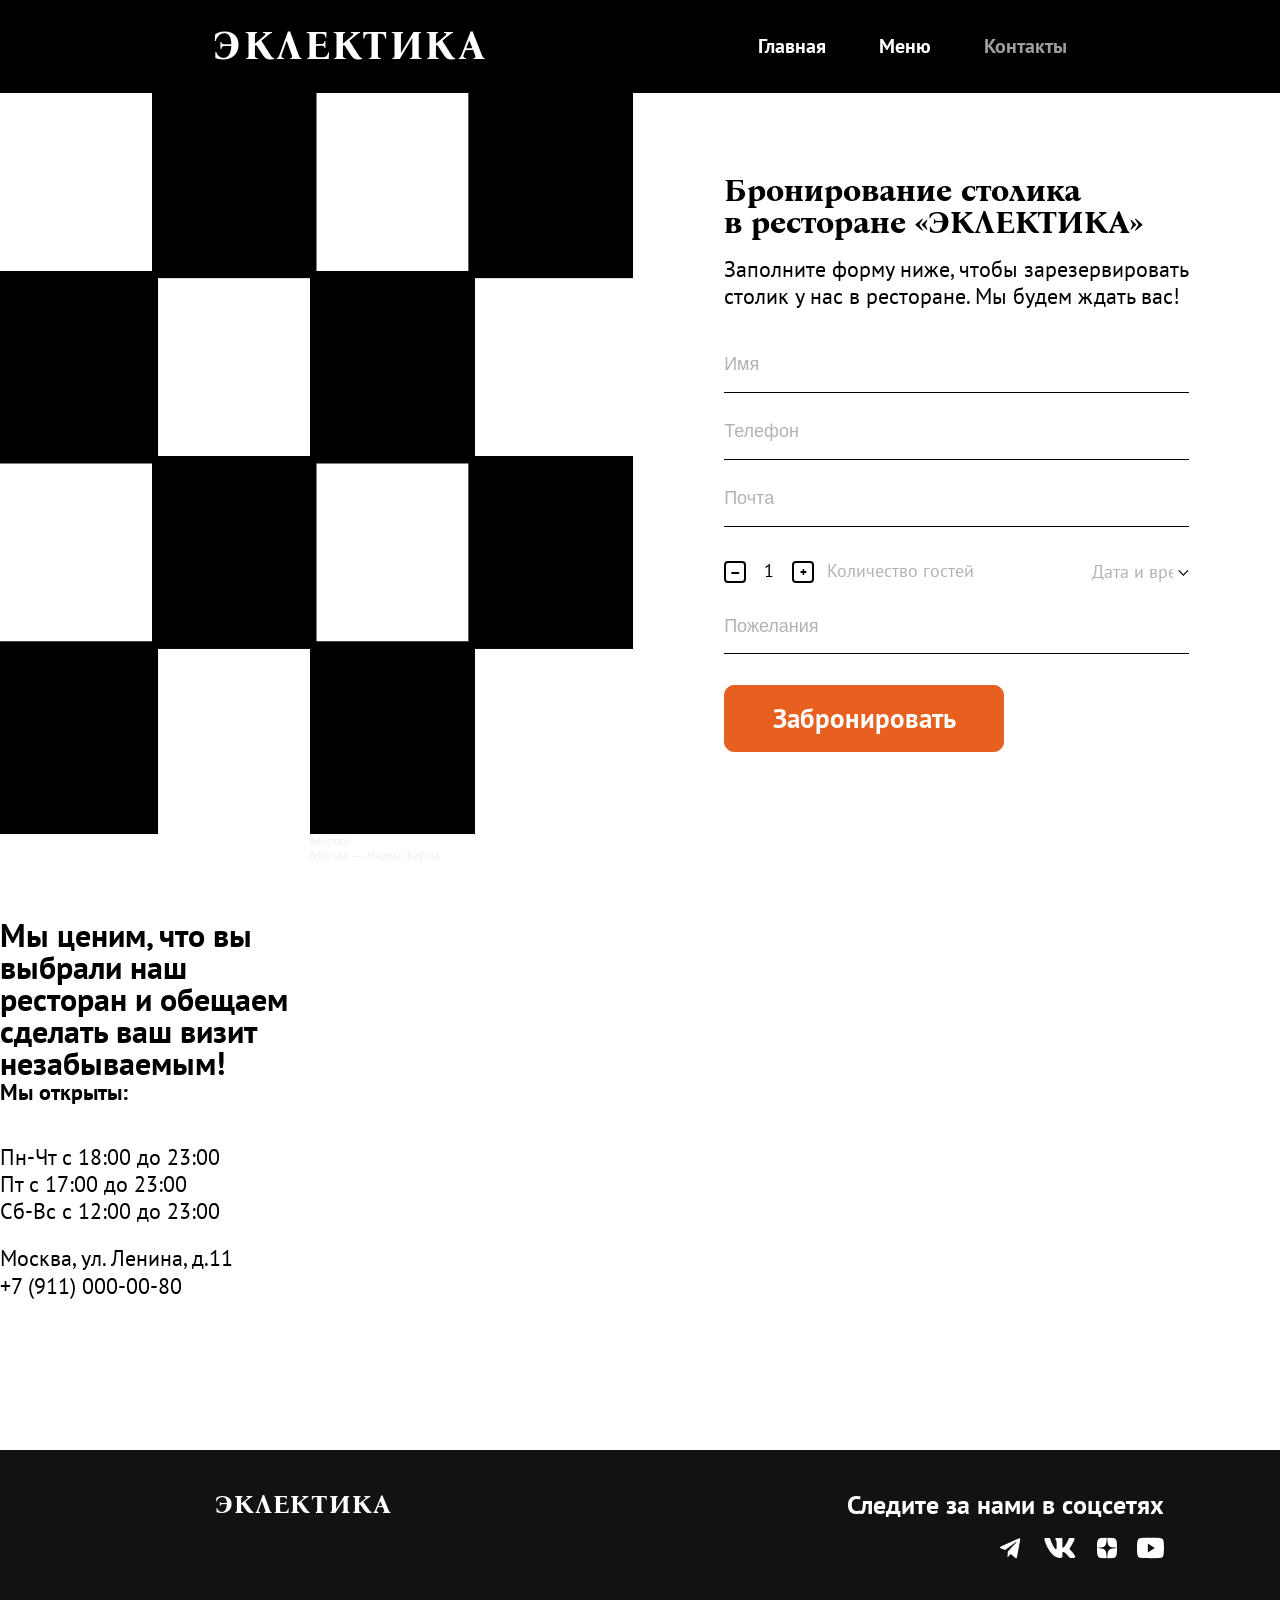
==== commit eaca846f: "скрепила все страницы через href" ====
--- a/contact/index.html
+++ b/contact/index.html
@@ -31,9 +31,9 @@
                 <p class="intro__header-left">ЭКЛЕКТИКА</p>
                 <nav class="intro__header-right">
                     <ul>
-                        <li><a href="#home">Главная</a></li>
-                        <li><a href="#menu">Меню</a></li>
-                        <li><a href="#contacts">Контакты</a></li>
+                        <li><a href="/index.html">Главная</a></li>
+                        <li><a href="/menu/index.html">Меню</a></li>
+                        <li><a href="/contact/index.html" class="clicked">Контакты</a></li>
                     </ul>
                 </nav>
             </div>
@@ -141,6 +141,7 @@
             </svg>
         </div>
     </footer>
+    <!-- <script src="/code.js"></script> -->
 </body>
 
 </html>
--- a/style/contact.css
+++ b/style/contact.css
@@ -24,6 +24,10 @@
   justify-content: center;
 }
 
+.clicked {
+  color: #9E9E9E;
+}
+
 .intro {
   color: #fff;
   height: 10.2777777778vh;
